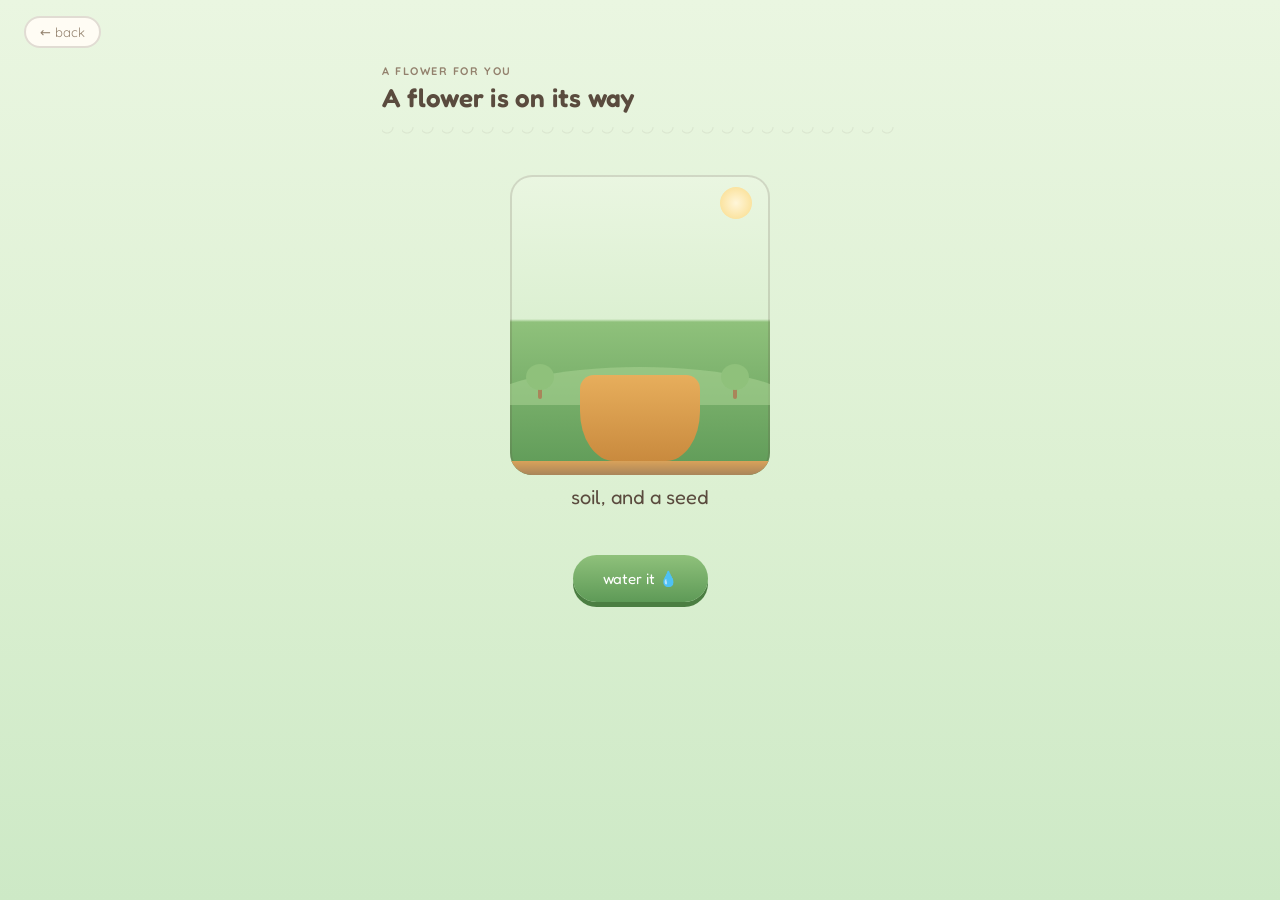
==== vase.html @ 9b955399 "Add files via upload" ====
<!DOCTYPE html>
<html lang="en">
<head>
<meta charset="UTF-8">
<meta name="viewport" content="width=device-width, initial-scale=1.0">
<title>A flower for you — Petal Post</title>
<link rel="stylesheet" href="styles.css">
</head>
<body data-page="vase">

<div class="world" id="world"></div>

<div class="page" id="page-vase">
  <div class="topbar"><a class="back" href="index.html">← back</a><span class="who" id="vaseWho"></span></div>
  <div class="page-banner"><div class="chapter">A flower for you</div><h2 class="can-perch" id="vaseTitle">A flower is on its way</h2><div class="wavy-rule"></div></div>
  <div class="wrap">
    <p class="vase-note" id="vaseFrom"></p>
    <div class="vase-scene" id="vaseScene">
      <div class="vs-sun"></div>
      <div class="vs-hill-back"></div>
      <div class="vs-tree" style="left:10%;"></div>
      <div class="vs-tree" style="right:12%;"></div>
      <div class="vs-bush" style="left:32%;"></div>
      <div class="vs-bush" style="right:28%;"></div>
      <div class="vase-sill"></div>

      <!-- flowers sit "inside" this stack, which is bottom-anchored at the
           vase mouth so the stage image lines up with assets/vase.png -->
      <div class="vase-stack" id="vaseStack">
        <div class="vase-stem" id="vaseStem"></div>
      </div>

      <div class="vase-pot" id="vasePot">
        <img src="assets/vase.png" alt="" onerror="this.style.display='none'">
        <div class="vase-fallback"><div class="fallback-pot"></div></div>
      </div>
    </div>
    <div class="stage-label can-perch" id="stageLabel">soil, and a seed</div>
    <div class="day-dots" id="dayDots"></div>
    <button class="water-btn can-perch" id="waterBtn">water it 💧</button>
    <div class="wait-countdown" id="waitCountdown"></div>
  </div>
</div>

<script type="module" src="app.js"></script>
</body>
</html>
---- styles.css ----
@import url('https://fonts.googleapis.com/css2?family=Fredoka:wght@400;500;600;700&family=Quicksand:wght@400;500;600;700&display=swap');

:root{
  --sky-top:#EAF6E1; --sky-mid:#DCF0D2; --sky-bot:#CDE9C6;
  --hill-back:#A9D394; --hill-front:#8FC17B; --hill-dark:#5E9A57;
  --soil:#C6A46E; --soil-dark:#A9855A;
  --leaf:#8FC17B; --leaf-dark:#5E9A57;
  --bloom:#F0879E;
  --ink:#5A4B3E; --ink-soft:#93816D;
  --card:#FFFCF4;
  --line:rgba(90,75,62,0.18);
  --gold:#E7AE5C;
  --blush:#F5C7D3; --butter:#FBE3A0; --lavender:#DACBF0; --powder:#CDEAF3;
}
*{box-sizing:border-box;}
html{ scroll-behavior:smooth; }
body{
  margin:0; font-family:'Quicksand', system-ui, -apple-system, sans-serif;
  color:var(--ink); background:linear-gradient(180deg, var(--sky-top), var(--sky-mid) 55%, var(--sky-bot));
  min-height:100vh; overflow-x:hidden; position:relative;
}
h1,h2,h3{ font-family:'Fredoka', Georgia, serif; font-weight:600; margin:0; letter-spacing:0.01em; }
button{ font-family:inherit; cursor:pointer; }
a{ color:inherit; }

.page{ min-height:100vh; position:relative; z-index:2; }
.page.page-fade{ animation:pageIn .55s cubic-bezier(.22,.7,.32,1); }
@keyframes pageIn{ from{ opacity:0; transform:translateY(14px) scale(0.995); } to{ opacity:1; transform:none; } }

/* ---------- SHARED WORLD BACKGROUND (behind every non-garden page) ---------- */
.world{ position:fixed; inset:0; z-index:0; pointer-events:none; overflow:hidden; }
.world .sun{ position:absolute; top:6%; right:10%; width:90px; height:90px; border-radius:50%;
  background:radial-gradient(circle, #FFF6D9, #FBE3A0 60%, transparent 72%); }
.world .puff-cloud{ position:absolute; opacity:0.8; animation:drift 70s linear infinite; }
.world .puff-cloud span{ position:absolute; background:#fff; border-radius:50%; }
.world .doodle{ position:absolute; font-size:15px; opacity:0.35; }
.world .hillrow{ position:absolute; bottom:0; left:0; width:100%; }
.world .hill{ position:absolute; bottom:-10px; left:-10%; width:120%; height:130px; border-radius:50% 50% 0 0/100% 100% 0 0; }
.world .hill.back{ background:var(--hill-back); opacity:0.7; height:150px; bottom:-30px; }
.world .hill.front{ background:var(--hill-front); }
@keyframes drift{ from{ transform:translateX(-140px);} to{ transform:translateX(115vw);} }
@keyframes bob{ 0%,100%{ transform:translateY(0);} 50%{ transform:translateY(-6px);} }

/* ---------- LANDING ---------- */
#page-landing{
  display:flex; flex-direction:column; align-items:center; justify-content:center;
  text-align:center; padding:40px 20px; min-height:100vh; position:relative;
}
.wordmark{ font-size:46px; margin-bottom:8px; letter-spacing:0.01em; color:var(--ink); position:relative; z-index:2; }
.tagline{ color:var(--ink-soft); margin-bottom:40px; font-size:16px; position:relative; z-index:2; }
.landing-actions{ display:flex; gap:16px; flex-wrap:wrap; justify-content:center; position:relative; z-index:2; }
.big-btn{
  background:var(--card); border:2px solid var(--line); border-radius:22px;
  padding:24px 30px; min-width:220px; box-shadow:0 8px 0 rgba(90,75,62,0.08), 0 10px 20px rgba(90,75,62,0.06);
  transition:transform .18s ease; text-decoration:none; display:block; color:var(--ink);
}
.big-btn:nth-child(2){ transform:rotate(1.2deg); }
.big-btn:nth-child(1){ transform:rotate(-1deg); }
.big-btn:hover{ transform:translateY(-4px) rotate(0deg) scale(1.02); }
.big-btn .emoji{ font-size:32px; display:block; margin-bottom:8px; }
.big-btn .label{ font-size:18px; font-family:'Fredoka',serif; }
.big-btn .sub{ font-size:12.5px; color:var(--ink-soft); margin-top:4px; }

/* ---------- SHARED NAV / PAGE CHROME ---------- */
.topbar{
  display:flex; justify-content:space-between; align-items:center;
  padding:16px 24px; position:relative; z-index:2;
}
.topbar .back{ background:var(--card); border:2px solid var(--line); border-radius:20px; color:var(--ink-soft); font-size:13px; padding:6px 14px; text-decoration:none; display:inline-block; }
.topbar .who{ font-size:13px; color:var(--ink-soft); font-weight:600; }

.page-banner{
  max-width:560px; margin:0 auto; padding:0 22px; position:relative; z-index:2;
}
.page-banner .chapter{ font-size:11px; text-transform:uppercase; letter-spacing:0.14em; color:var(--ink-soft); font-weight:700; }
.page-banner h2{ font-size:26px; margin-top:4px; }
.wavy-rule{ height:12px; margin:14px 0 0; background-repeat:repeat-x; background-size:20px 12px; opacity:0.5;
  background-image:radial-gradient(circle at 5px 0, transparent 5px, var(--line) 6px, transparent 7px); }

.wrap{ max-width:560px; margin:0 auto; padding:16px 22px 80px; position:relative; z-index:2; }

input[type=text], textarea{
  width:100%; border:2px solid var(--line); border-radius:14px;
  padding:12px 14px; font-size:15px; background:var(--card); color:var(--ink);
  font-family:inherit;
}
input[type=text]:focus, textarea:focus{ outline:none; border-color:var(--gold); }
textarea{ resize:vertical; min-height:70px; }
label.field-label{ font-size:12px; text-transform:uppercase; letter-spacing:0.07em; color:var(--ink-soft); display:block; margin:18px 0 6px; font-weight:600; }

.primary-btn{
  margin-top:26px; width:100%; background:linear-gradient(180deg, var(--gold), #DA9A43); color:#fff; border:none;
  padding:14px; border-radius:30px; font-size:15.5px; letter-spacing:0.02em; font-family:'Fredoka',serif;
  box-shadow:0 5px 0 #B87F32; transition:transform .12s ease, box-shadow .12s ease;
}
.primary-btn:active{ transform:translateY(3px); box-shadow:0 2px 0 #B87F32; }
.primary-btn:disabled{ opacity:0.5; cursor:default; box-shadow:0 5px 0 rgba(0,0,0,0.08); }
.ghost-btn{
  background:var(--card); border:2px solid var(--line); border-radius:20px;
  padding:9px 16px; font-size:13px; color:var(--ink-soft); text-decoration:none; display:inline-block;
}

/* ---------- FLOWER PICKER ---------- */
.flower-grid{
  display:grid; grid-template-columns:repeat(auto-fill, minmax(96px,1fr));
  gap:10px; margin-top:8px;
}
.flower-opt{
  border:2px solid var(--line); border-radius:16px; background:var(--card);
  padding:12px 6px; text-align:center; font-size:12px;
}
.flower-opt:nth-child(3n+1){ background:linear-gradient(180deg,var(--card),var(--blush) 220%); }
.flower-opt:nth-child(3n+2){ background:linear-gradient(180deg,var(--card),var(--powder) 220%); }
.flower-opt:nth-child(3n){ background:linear-gradient(180deg,var(--card),var(--butter) 220%); }
.flower-opt .fem{ font-size:26px; display:block; margin-bottom:4px; }
.flower-opt .fthumb{ width:38px; height:38px; object-fit:cover; border-radius:50%; display:block; margin:0 auto 4px; }
.flower-opt .fname{ font-weight:700; }
.flower-opt .fdivider{ display:block; width:26px; height:1.5px; background:var(--line); margin:5px auto; border-radius:2px; }
.flower-opt .fmean{ color:var(--ink-soft); font-size:10.5px; margin-top:2px; }
.flower-opt.selected{ border-color:var(--gold); box-shadow:0 0 0 3px rgba(231,174,92,0.25); }

.link-box{
  margin-top:22px; background:var(--card); border:2px dashed var(--line);
  border-radius:14px; padding:16px; font-size:13px;
}
.link-box a.share-link{ display:block; word-break:break-all; color:#B4712F; font-weight:700; margin:8px 0 12px; }
.link-row{ display:flex; gap:8px; }
.link-row .ghost-btn{ flex:1; text-align:center; }

/* ---------- RECEIVE ---------- */
.receive-card{
  background:var(--card); border:2px solid var(--line); border-radius:24px;
  padding:36px 26px 30px; max-width:360px; margin:18px auto 0;
  box-shadow:0 9px 0 rgba(90,75,62,0.07), 0 16px 26px rgba(90,75,62,0.08);
}
.receive-seal{ font-size:58px; animation:bob 3.2s ease-in-out infinite; }
.receive-from-pill{
  display:inline-block; background:var(--butter); color:var(--ink); font-weight:700;
  font-size:13px; padding:6px 16px; border-radius:20px; margin:14px 0 16px;
}

/* ---------- VASE (a windowsill overlooking the garden, flowers sit inside a real vase image) ---------- */
#page-vase .wrap{ text-align:center; }
.vase-scene{
  margin:20px auto 10px; width:260px; height:300px; position:relative;
  border-radius:22px; overflow:hidden; box-shadow:inset 0 0 0 2px var(--line);
  background:linear-gradient(180deg, var(--sky-top) 0%, var(--sky-mid) 48%, var(--hill-front) 49%, var(--hill-dark) 100%);
}
.vs-sun{ position:absolute; top:12px; right:18px; width:32px; height:32px; border-radius:50%;
  background:radial-gradient(circle, #FFF6D9, var(--butter) 70%, transparent 80%); }
.vs-hill-back{ position:absolute; bottom:70px; left:-10%; width:120%; height:38px; background:var(--hill-back); opacity:0.55; border-radius:50% 50% 0 0/100% 100% 0 0; }
.vs-tree{ position:absolute; bottom:76px; width:8px; height:22px; }
.vs-tree::before{ content:""; position:absolute; bottom:0; left:50%; transform:translateX(-50%); width:4px; height:14px; background:var(--soil-dark); border-radius:2px; }
.vs-tree::after{ content:""; position:absolute; bottom:9px; left:50%; transform-origin:bottom center; transform:translateX(-50%); width:28px; height:26px; background:var(--leaf); border-radius:50%; animation:sway 4.2s ease-in-out infinite; }
.vs-bush{ position:absolute; bottom:74px; width:22px; height:14px; background:var(--leaf); border-radius:50% 50% 40% 40%; transform-origin:bottom center; animation:sway 3.5s ease-in-out infinite; }
.vase-sill{
  position:absolute; left:0; right:0; bottom:0; height:14px;
  background:linear-gradient(180deg,#D9A25A,var(--soil-dark));
}

/* The vase itself: real image goes here (assets/vase.png), sized to this box.
   The stem/flower stack is centered and bottom-anchored at VASE_MOUTH_Y (see README)
   so that any stage image lines up as if it is standing inside the vase's neck. */
.vase-pot{
  position:absolute; bottom:14px; left:50%; transform:translateX(-50%);
  width:150px; height:150px; z-index:3;
}
.vase-pot img{ width:100%; height:100%; object-fit:contain; object-position:bottom; display:block; }
.vase-pot .vase-fallback{
  position:absolute; inset:0; display:flex; align-items:flex-end; justify-content:center;
}
.vase-pot .vase-fallback .fallback-pot{
  width:120px; height:86px; background:linear-gradient(180deg,var(--gold),#C98A3E);
  border-radius:14px 14px 34px 34px/14px 14px 50px 50px;
}
.vase-pot.has-image .vase-fallback{ display:none; }

/* stem + flower stage stack, bottom-anchored to sit "inside" the vase mouth */
.vase-stack{
  position:absolute; left:50%; bottom:96px; transform:translateX(-50%);
  z-index:2; display:flex; flex-direction:column; align-items:center;
  transform-origin:bottom center; animation:sway 4.6s ease-in-out infinite;
}
.vase-stem{
  width:5px; background:var(--leaf-dark); border-radius:3px; margin:0 auto;
  transition:height 1s ease; height:0;
}
.vase-stage-img{
  width:96px; height:96px; object-fit:contain; margin-bottom:-8px;
  opacity:0; transform:scale(0.35) translateY(10px); transition:all .9s cubic-bezier(.22,.9,.32,1);
}
.vase-stage-img.shown{ opacity:1; transform:scale(1) translateY(0); }
.vase-stage-fallback{
  width:34px; height:34px; border-radius:50% 50% 50% 50%/60% 60% 40% 40%; background:var(--bloom);
  opacity:0; transform:scale(0.3); transition:all 1s ease; margin-bottom:-4px;
}
.vase-stage-fallback.shown{ opacity:1; transform:scale(1); }

.vase-bloom-burst{ position:absolute; left:50%; bottom:210px; transform:translateX(-50%) scale(0.2);
  width:110px; height:110px; opacity:0; animation:vaseBloomPop 1.7s ease forwards; z-index:4; }
.vase-bloom-burst img{ width:100%; height:100%; object-fit:contain; }
.vase-bloom-burst .fallback{ font-size:56px; }
@keyframes vaseBloomPop{
  0%{ opacity:0; transform:translateX(-50%) scale(0.2) rotate(-10deg); }
  55%{ opacity:1; transform:translateX(-50%) scale(1.3) rotate(6deg); }
  100%{ opacity:1; transform:translateX(-50%) scale(1) rotate(0); }
}

.stage-label{ font-family:'Fredoka',serif; font-size:20px; margin-top:8px; }
.day-dots{ display:flex; gap:8px; justify-content:center; margin:14px 0; }
.day-dot{ width:11px; height:11px; border-radius:50%; background:var(--line); }
.day-dot.done{ background:var(--leaf); }
.water-btn{
  margin-top:18px; background:linear-gradient(180deg,var(--leaf),var(--leaf-dark)); color:#fff; border:none;
  padding:14px 30px; border-radius:30px; font-size:15px; font-family:'Fredoka',serif;
  box-shadow:0 5px 0 #4B7E42;
}
.water-btn:active{ transform:translateY(3px); box-shadow:0 2px 0 #4B7E42; }
.water-btn:disabled{ background:#D8D2C4; box-shadow:0 5px 0 rgba(0,0,0,0.06); }
.vase-note{ margin-top:14px; font-size:13px; color:var(--ink-soft); }
.wait-countdown{ margin-top:8px; font-size:12.5px; color:var(--ink-soft); font-variant-numeric:tabular-nums; }

/* ---------- BLOOM REVEAL ---------- */
#page-bloom{
  min-height:100vh; background:radial-gradient(circle at 50% 40%, #FFFAEF, var(--butter) 85%);
  display:flex; align-items:center; justify-content:center; flex-direction:column;
  text-align:center; padding:30px;
}
.bloom-flower-img{ width:150px; height:150px; object-fit:contain; animation:bloomPop 1.1s ease; }
.bloom-flower-fallback{ font-size:90px; animation:bloomPop 1.1s ease; }
@keyframes bloomPop{ 0%{transform:scale(0.2) rotate(-10deg); opacity:0;} 60%{transform:scale(1.15) rotate(4deg); opacity:1;} 100%{transform:scale(1) rotate(0);} }
.bloom-name{ font-size:30px; margin-top:14px; }
.bloom-meaning{ color:var(--ink-soft); margin-top:4px; }
.bloom-note{ margin-top:24px; max-width:400px; background:var(--card); border:2px solid var(--line); border-radius:16px; padding:18px; font-style:italic; }
.bloom-from{ margin-top:10px; font-size:12px; color:var(--ink-soft); }

/* ---------- GARDEN SCENE (illustrated, no drifting overlay butterflies here — they perch instead) ---------- */
.garden-scene{
  position:relative; height:360px; overflow:hidden; border-radius:0 0 26px 26px;
  background:linear-gradient(180deg, var(--sky-top) 0%, var(--sky-mid) 45%, var(--hill-front) 46%, var(--hill-dark) 100%);
}
.g-sun{ position:absolute; top:14px; right:26px; width:52px; height:52px; border-radius:50%;
  background:radial-gradient(circle, #FFF6D9, var(--butter) 65%, transparent 75%); }
.g-cloud{ position:absolute; width:56px; height:20px; background:#fff; opacity:0.85; border-radius:20px; animation:gdrift linear infinite; }
.g-cloud::before, .g-cloud::after{ content:""; position:absolute; background:#fff; border-radius:50%; }
.g-cloud::before{ width:24px; height:24px; top:-10px; left:6px; }
.g-cloud::after{ width:18px; height:18px; top:-7px; left:28px; }
@keyframes gdrift{ from{ transform:translateX(-70px);} to{ transform:translateX(480px);} }
.g-bird{ position:absolute; font-size:15px; animation:gdrift linear infinite, gbob 1.6s ease-in-out infinite; cursor:pointer; }
@keyframes gbob{ 0%,100%{ margin-top:0;} 50%{ margin-top:-5px;} }
.g-hill-back{ position:absolute; bottom:56px; left:-10%; width:120%; height:60px; background:var(--hill-back); opacity:0.55; border-radius:50% 50% 0 0/100% 100% 0 0; }
.g-tree{ position:absolute; bottom:64px; cursor:pointer; }
.g-tree .trunk{ width:10px; height:34px; background:var(--soil-dark); margin:0 auto; border-radius:3px; }
.g-tree .canopy{ position:relative; width:56px; height:50px; background:var(--leaf); border-radius:50% 45% 50% 45%; margin:0 auto -14px; transform-origin:bottom center; animation:sway ease-in-out infinite; box-shadow:-10px 6px 0 -6px var(--leaf-dark) inset; }
.g-bush{ position:absolute; bottom:60px; width:40px; height:26px; background:var(--leaf); border-radius:50% 50% 40% 40%; transform-origin:bottom center; animation:sway ease-in-out infinite; }
@keyframes sway{ 0%,100%{ transform:rotate(-3.5deg);} 50%{ transform:rotate(3.5deg);} }
.g-path{ position:absolute; bottom:0; left:0; right:0; height:36px; background:var(--soil); }
.g-path::after{ content:""; position:absolute; top:50%; left:0; right:0; height:2px;
  background:repeating-linear-gradient(90deg,#EDE0C8 0 16px, transparent 16px 32px); }
.g-figure{ position:absolute; bottom:6px; font-size:20px; animation:gwalk linear infinite; }
@keyframes gwalk{ from{ transform:translateX(-40px);} to{ transform:translateX(480px);} }
.g-empty{ text-align:center; padding:60px 20px; color:var(--ink-soft); position:relative; z-index:3; }

/* singing birds: little music notes that pop above the canopy on a loop */
.g-note{ position:absolute; font-size:12px; opacity:0; pointer-events:none; animation:noteFloat 3.4s ease-in infinite; }
@keyframes noteFloat{
  0%{ opacity:0; transform:translateY(0) translateX(0) scale(0.8); }
  15%{ opacity:0.9; }
  100%{ opacity:0; transform:translateY(-34px) translateX(8px) scale(1.1); }
}

/* bees drifting between flowers, land briefly on them */
.g-bee{ position:absolute; font-size:14px; z-index:5; pointer-events:none; }

/* perched butterflies (garden only) — they sit on a flower/tree until clicked away */
.g-perch-butterfly{ position:absolute; width:30px; height:22px; z-index:6; pointer-events:none; }
.g-perch-butterfly svg{ width:100%; height:100%; overflow:visible; }
.g-perch-butterfly .bfly-wing{ transform-origin:15px 11px; animation:perchFlap 2.6s ease-in-out infinite alternate; }
@keyframes perchFlap{ from{ transform:scaleX(1); } to{ transform:scaleX(0.7); } }

.flower-bed{
  position:absolute; left:0; right:0; bottom:36px; height:96px;
  display:flex; align-items:flex-end; gap:18px; padding:0 16px;
  overflow-x:auto; overflow-y:hidden; z-index:3;
}
.flower-bed::-webkit-scrollbar{ height:5px; }
.flower-bed::-webkit-scrollbar-thumb{ background:rgba(90,75,62,0.25); border-radius:4px; }
.planted{ flex:0 0 auto; width:52px; text-align:center; cursor:pointer; transform-origin:bottom center;
  animation:sway ease-in-out infinite; position:relative; }
.planted .p-stem{ width:3px; height:26px; background:var(--leaf-dark); margin:0 auto; border-radius:2px; }
.planted .p-flower-img{ width:44px; height:44px; object-fit:contain; margin-bottom:-4px; }
.planted .p-flower-fallback{ font-size:24px; margin-bottom:-6px; }
.planted .p-label{ font-size:9px; color:var(--ink-soft); opacity:0; transition:opacity .15s ease; white-space:nowrap; }
.planted:hover .p-label{ opacity:1; }

.note-popup{
  position:relative; z-index:3; margin:14px 22px 0; max-width:516px; margin-left:auto; margin-right:auto;
  background:var(--card); border:2px solid var(--line); border-radius:16px; padding:16px 18px;
}
.note-popup .np-flower{ font-size:12px; color:var(--ink-soft); font-weight:700; margin-bottom:4px; }
.note-popup .np-text{ font-style:italic; }
.note-popup .np-close{ float:right; background:none; border:none; color:var(--ink-soft); font-size:14px; }

/* ---------- NOTIFICATIONS ---------- */
.notif-list{ margin-top:10px; }
.notif-item{ background:var(--card); border:2px solid var(--line); border-radius:14px; padding:12px 14px; margin-bottom:10px; font-size:13.5px; }
.notif-item .t{ font-size:11px; color:var(--ink-soft); }

.err{ color:#B14B4B; font-size:12.5px; margin-top:6px; display:none; }

/* ---------- BUTTERFLIES (drifting overlay, all pages except garden) ---------- */
.butterfly{
  position:fixed; top:0; left:0; width:44px; height:32px; z-index:1;
  pointer-events:none; will-change:transform;
  filter:drop-shadow(0 2px 2px rgba(90,75,62,0.15));
}
.butterfly svg{ width:100%; height:100%; overflow:visible; }
.bfly-wing{ transform-origin:20px 15px; animation:flap 1.7s ease-in-out infinite alternate; }
.butterfly.fleeing .bfly-wing{ animation-duration:0.5s; }
@keyframes flap{ from{ transform:scaleX(1); } to{ transform:scaleX(0.55); } }

@media (prefers-reduced-motion: reduce){
  .g-cloud, .g-bird, .g-tree .canopy, .g-bush, .planted, .bfly-wing, .g-figure, .vase-stack, .vs-tree::after, .vs-bush, .g-note{ animation:none !important; }
}
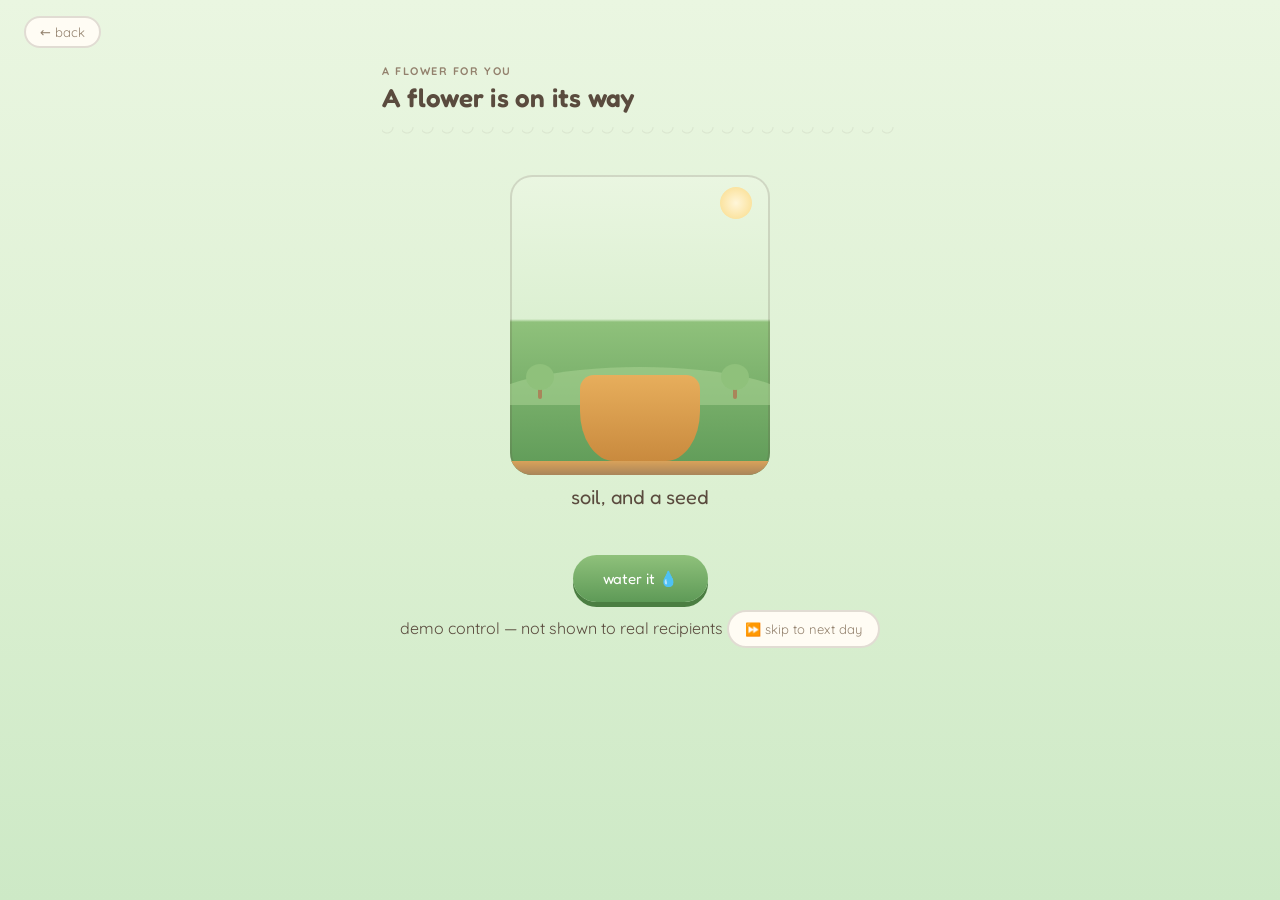
==== commit a79c2ff0: "Add files via upload" ====
--- a/vase.html
+++ b/vase.html
@@ -39,6 +39,10 @@
     <div class="day-dots" id="dayDots"></div>
     <button class="water-btn can-perch" id="waterBtn">water it 💧</button>
     <div class="wait-countdown" id="waitCountdown"></div>
+    <div class="demo-controls">
+      <span class="tag">demo control — not shown to real recipients</span>
+      <button class="ghost-btn" id="skipDayBtn">⏩ skip to next day</button>
+    </div>
   </div>
 </div>
 
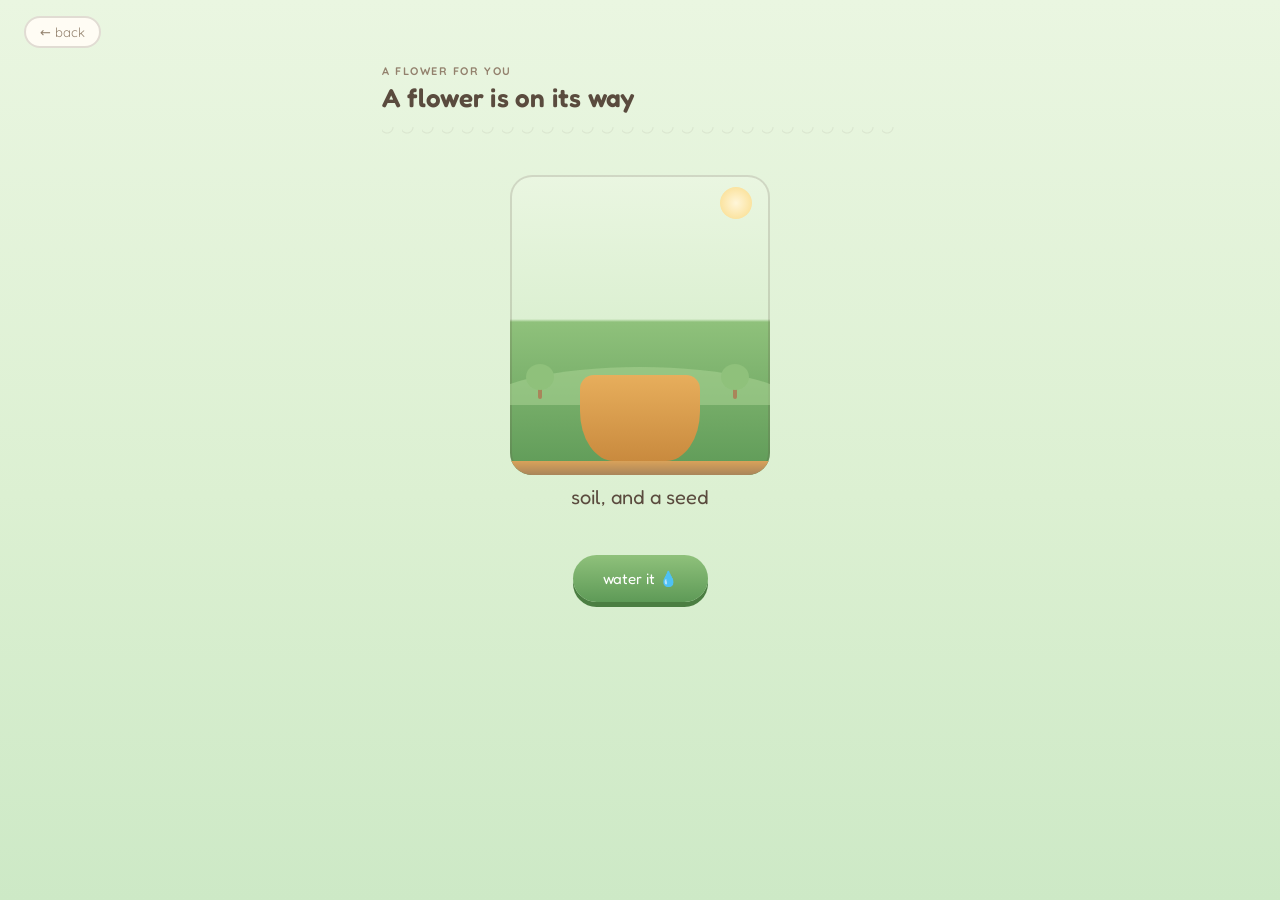
==== commit 2366a7f0: "Add files via upload" ====
--- a/vase.html
+++ b/vase.html
@@ -39,7 +39,7 @@
     <div class="day-dots" id="dayDots"></div>
     <button class="water-btn can-perch" id="waterBtn">water it 💧</button>
     <div class="wait-countdown" id="waitCountdown"></div>
-    <div class="demo-controls">
+    <div class="demo-controls" id="demoControls" style="display:none;">
       <span class="tag">demo control — not shown to real recipients</span>
       <button class="ghost-btn" id="skipDayBtn">⏩ skip to next day</button>
     </div>
--- a/styles.css
+++ b/styles.css
@@ -98,6 +98,15 @@
 .ghost-btn{
   background:var(--card); border:2px solid var(--line); border-radius:20px;
   padding:9px 16px; font-size:13px; color:var(--ink-soft); text-decoration:none; display:inline-block;
+}
+
+.demo-controls{
+  margin-top:16px; padding-top:14px; border-top:1.5px dashed var(--line);
+  display:flex; flex-direction:column; align-items:center; gap:8px;
+}
+.demo-controls .tag{
+  font-size:10.5px; letter-spacing:0.03em; text-transform:uppercase;
+  color:var(--ink-soft); opacity:0.65;
 }
 
 /* ---------- FLOWER PICKER ---------- */
